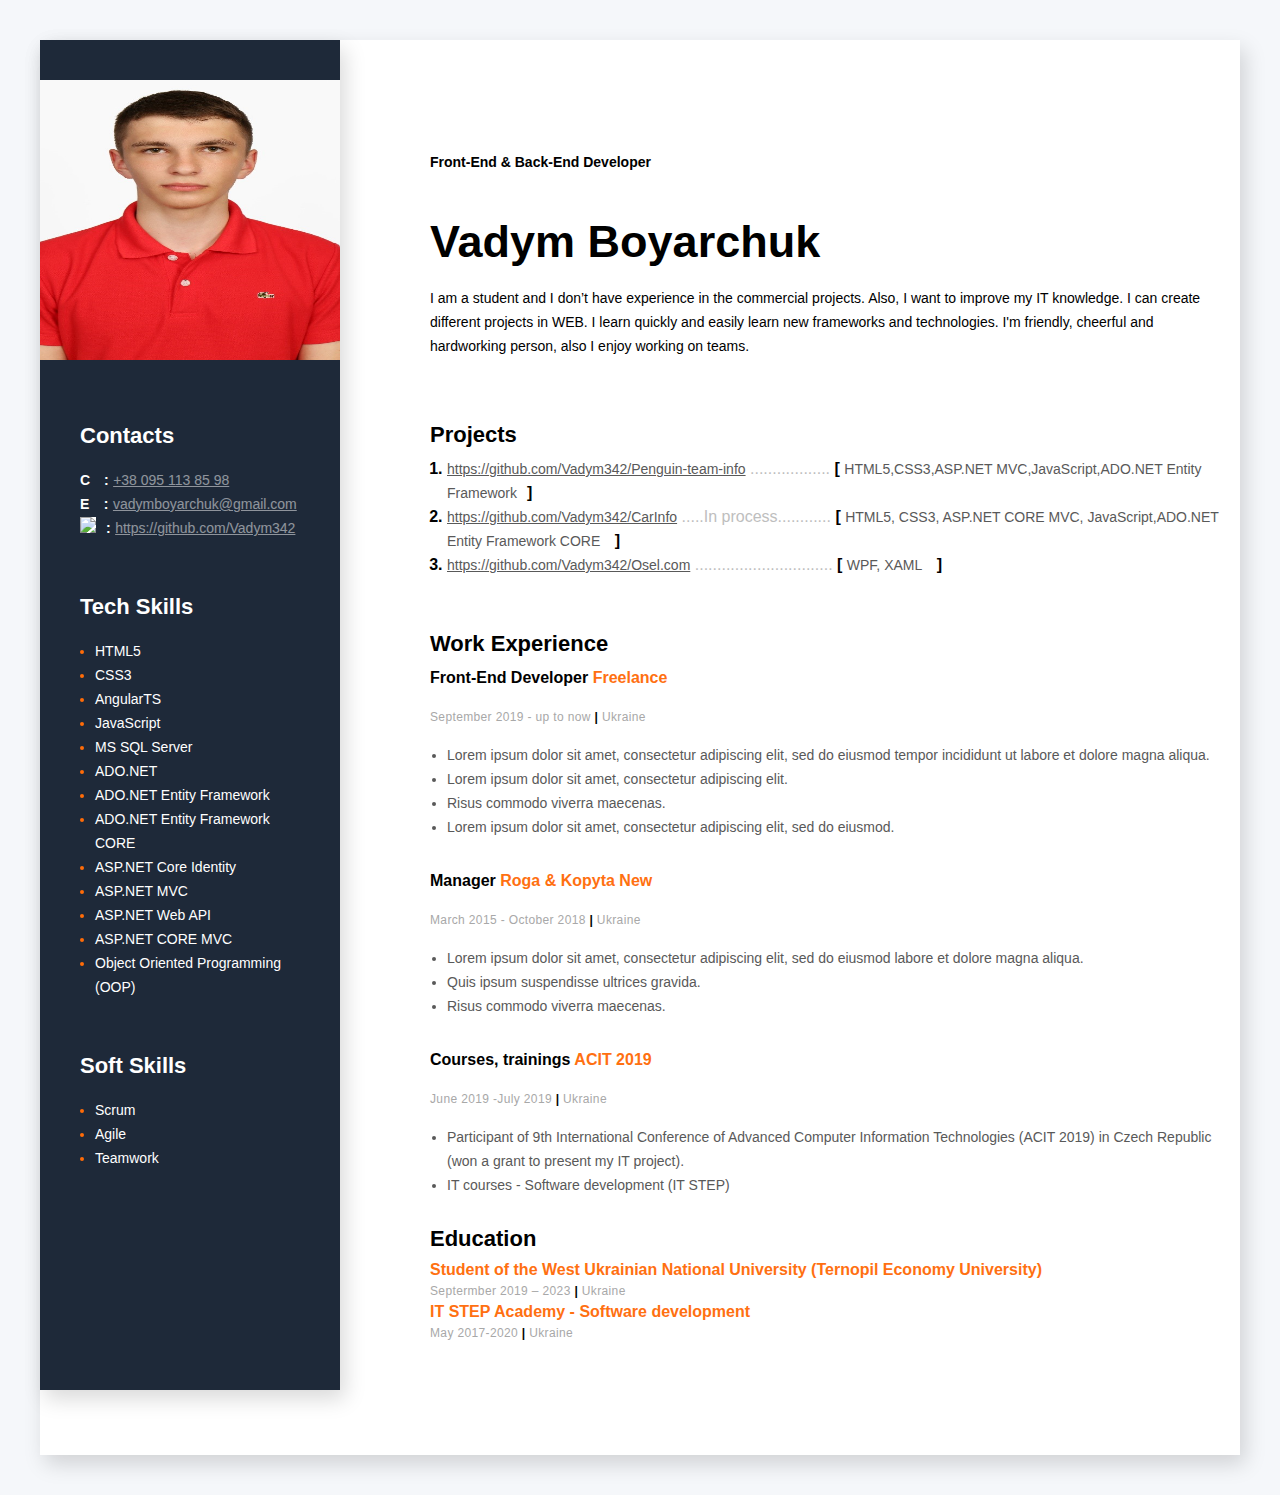
==== index.html @ f6945cb8 "fix" ====
<!DOCTYPE html>
<html lang="en">

<head>
<meta charset="UTF-8">

<link rel="stylesheet" type="text/css" href="style.css"/> 

<title>My resume</title>

</head>
<body>

<div class="MainDiv">
<aside class="sidebar">
 <img class="ava" src="./img/img.jpg" alt="My photo">  

    <div>
        <div class="contacts-container">

           <h3 class="contacts-title">Contacts</h3>
           <div > 
            <span class="contacts-text">C </span> <span class="points">:</span>
            <a class="contacts-link" href="tel:+38 095 113 85 98"> +38 095 113 85 98</a>
           </div> 
           <div >
            <span class="contacts-text">E</span></span> <span class="points">:</span>
             <a class="contacts-link" href="mailto:vadymboyarchuk@gmail.com"> vadymboyarchuk@gmail.com</a>
           </div>
           <div >
            <span class="contacts-text"><img class="icon-github" src="https://img.icons8.com/material-sharp/100/000000/github.png"/></span><span class="points">:</span>
             <a class="contacts-link" href="https://github.com/Vadym342">https://github.com/Vadym342 </a>
           </div>
        </div>

        <div class="tech-skills-container">
            <h3 class="tech-skills-title">Tech Skills</h3>
            <ul>
                <li class="tech-skills-item">
                    <span class="tech-skills-text">HTML5</span>
                </li>
                <li class="tech-skills-item">
                    <span class="tech-skills-text">CSS3</span>
                </li>
                <li class="tech-skills-item">
                    <span class="tech-skills-text">AngularTS</span>
                </li>
                <li class="tech-skills-item">
                    <span class="tech-skills-text">JavaScript</span>
                </li>
                <li class="tech-skills-item">
                    <span class="tech-skills-text">MS SQL Server</span>
                </li>
                <li class="tech-skills-item">
                    <span class="tech-skills-text">ADO.NET</span>
                </li>
                <li class="tech-skills-item">
                    <span class="tech-skills-text">ADO.NET Entity Framework</span>
                </li>
                <li class="tech-skills-item">
                    <span class="tech-skills-text">ADO.NET Entity Framework CORE</span>
                </li>
                <li class="tech-skills-item">
                    <span class="tech-skills-text">ASP.NET Core Identity</span>
                </li>
                <li class="tech-skills-item">
                    <span class="tech-skills-text">ASP.NET MVC</span>
                </li>
                <li class="tech-skills-item">
                    <span class="tech-skills-text">ASP.NET Web API</span>
                </li>
                <li class="tech-skills-item">
                    <span class="tech-skills-text">ASP.NET CORE MVC</span>
                </li>
                <li class="tech-skills-item">
                    <span class="tech-skills-text">Object Oriented Programming (OOP)</span>
                </li>
            </ul>

        </div>

        <div class="soft-skills-container"> 
            <h3 class="soft-skills-title">Soft Skills</h3>
            <ul>
                <li class="soft-skills-item">
                    <span class="soft-skills-text">Scrum</span>
                </li>
                <li class="soft-skills-item">
                    <span class="soft-skills-text">Agile</span>
                </li>
                <li class="soft-skills-item">
                    <span class="soft-skills-text">Teamwork</span>
                </li>
            </ul>

        </div>

    </div>
</aside>
<div class="info-container" >
    <div class="info-about">
        <h2 class="info-title">Front-End & Back-End Developer </h2>
        <h1 class="info-name">Vadym Boyarchuk</h1>
        <p class="info-description">I am a student and I don’t have experience in the commercial projects. Also,
             I want to improve my IT knowledge. I can create different projects in WEB. 
             I learn quickly and easily learn new frameworks and technologies.
             I'm friendly, cheerful and hardworking person, also I enjoy working on teams.
        </p>
    </div>

    <div class="project-container">
        <h3 class="info-me-title">Projects</h3>
        <ol>
           <li class="project-item">
               <a class="projects-link" href="https://lovecamp.goit.ua/"> https://github.com/Vadym342/Penguin-team-info</a>
               <span class="dots">..................</span>
               <span> <b>[</b> <span class="tech-name">HTML5,CSS3,ASP.NET MVC,JavaScript,ADO.NET Entity Framework</span><b>]</b> </span>
           </li>
           <li class="project-item">
               <a class="projects-link" href="https://github.com/Vadym342/CarInfo"> https://github.com/Vadym342/CarInfo</a>
               <span class="dots">.....In process............</span>
               <span> <b>[</b> <span class="tech-name"> HTML5, CSS3, ASP.NET CORE MVC, JavaScript,ADO.NET Entity Framework CORE</span> <b>]</b></span>
           </li>
           <li class="project-item">
               <a class="projects-link" href="https://github.com/Vadym342/Osel.com">https://github.com/Vadym342/Osel.com</a>
               <span class="dots">...............................</span>
               <span><b>[</b> <span class="tech-name"> WPF, XAML</span> <b>]</b>  </span>
           </li>
        </ol>
    </div>

    <div class=" ">
    <h3 class="info-me-title">Work Experience</h3>
    
    <div>
        <h4  class="profesion-title">Front-End Developer <span class="profession-company">Freelance</span> </h4>
        <span class="profession-time">September 2019 - up to now <span class="profession-divider">|</span> Ukraine

        </span>

        <ul class="profession-duties"> 
            <li class="profession-duties-item">
                Lorem ipsum dolor sit amet, consectetur adipiscing elit, sed do eiusmod tempor incididunt ut labore et dolore magna aliqua.
            </li>
            <li class="profession-duties-item">
                Lorem ipsum dolor sit amet, consectetur adipiscing elit.
            </li>
            <li class="profession-duties-item" >
                Risus commodo viverra maecenas.
            </li>
            <li class="profession-duties-item">
                Lorem ipsum dolor sit amet, consectetur adipiscing elit, sed do eiusmod.
            </li>
        </ul>

    </div>
   
    </div>

    <div>
        <div>
            <h4 class="profesion-title">Manager  <span class="profession-company"> Roga & Kopyta New</span></h4>
            <span class="profession-time">March 2015 - October 2018 <span class="profession-divider">|</span> Ukraine</span>
    
            <ul class="profession-duties">
                <li class="profession-duties-item">
                    Lorem ipsum dolor sit amet, consectetur adipiscing elit, sed do eiusmod labore et dolore magna aliqua.
                </li>
                <li class="profession-duties-item">
                    Quis ipsum suspendisse ultrices gravida.
                </li>
                <li class="profession-duties-item">
                    Risus commodo viverra maecenas.
                </li>
            </ul>
        </div>
    
    </div>

    <div>  
        <div>
            <h4 class="profesion-title">Courses, trainings<span class="profession-company"> ACIT 2019</span></h4>
            <span class="profession-time">June 2019 -July 2019 <span class="profession-divider">|</span> Ukraine</span>
    
            <ul class="profession-duties">
                <li class="profession-duties-item">
                    Participant of 9th International Conference of Advanced Computer Information Technologies 
                    (ACIT 2019) in Czech Republic (won a grant to present my IT project).
                </li>
                <li class="profession-duties-item">                 
                    IT courses - Software development (IT STEP)
                </li>
            </ul>
        </div>
    
    </div>

    <div>
        <h2 class="info-me-title">Education</h2>
        <div>
            <h4 ><span class="profession-company">Student of the West Ukrainian National University (Ternopil Economy University)</span></h4>
            <span class="profession-time">Septermber 2019 – 2023 <span class="profession-divider">|</span> Ukraine </span>
            <h4 ><span class="profession-company">IT STEP Academy - Software development</span></h4>
            <span class="profession-time">May 2017-2020 <span class="profession-divider">|</span> Ukraine </span>
        </div>
    
    </div>


</div>
  
</div>

</div>


</body>

</html>
---- style.css ----
*{
    padding: 0;
    margin: 0;
    box-sizing: border-box;
}

body{
    width: 100%;
    height: 100%;
    background-color: #f5f7fa;
    padding-left: 20px;
    padding-right: 20px;
    padding-top: 40px;
    padding-bottom: 40px;
    font-family: "Montserrat", sans-serif;
}

.MainDiv{
   
   background-color: #ffffff;
   display: flex;
   max-width: 1200px;
   margin: 0 auto;
   box-shadow: 5px 9px 20px 0px rgba(0,0,0,0.15);
}
.sidebar{
    background-color: #1e2939;
    width: 300px;
    height: 1350px;
    box-shadow: 5px 9px 20px 0px rgba(0,0,0,0.15);
}
.ava{
width: 300px;
height: 280px;
margin-top: 40px;
}
.info-container{
 padding-left: 90px;
 padding-top: 110px;
 padding-bottom: 110px;
}
.contacts-container{
margin-left: 40px;
margin-top: 60px;
margin-right: 40px;
}
.contacts-title{
font-size: 22px;
line-height: 24px;
font-weight: 700;
color: #ffffff;
margin-bottom: 20px;
}
.contacts-text{
    font-size: 14px;
    line-height: 24px;
    font-weight: 700;
    color: #ffffff;
    margin-right: 10px;
}
.contacts-link{
font-size: 14px;
line-height: 24px;
font-weight: 400px;
color:#ffffff;
opacity: 0.5
}
.tech-skills-title{
font-size: 22px;
line-height: 24px;
font-weight: 700;
color: #ffffff;
margin-bottom: 20px;
}
.tech-skills-container{
    margin-left: 40px;
    margin-right: 40px;
    margin-top: 55px;
}
.tech-skills-item{
font-size: 14px;
line-height: 24px;
font-weight: 400;
color: #ff6b08;
margin-left: 15px;
}
.tech-skills-text{
 color: #ffffff;
}   
.soft-skills-title{
    font-size: 22px;
line-height: 24px;
font-weight: 700;
color: #ffffff;
margin-bottom: 20px;
}
.soft-skills-container
{
    margin-left: 40px;
    margin-right: 40px;
    margin-top: 55px;
    margin-bottom: 60px;
}
.soft-skills-item{
    font-size: 14px;
    line-height: 24px;
    font-weight: 400;
    color: #ff6b08;
    margin-left: 15px;
}
.soft-skills-text{
    color: #ffffff;
}
.info-title{
    font-size: 14px;
    line-height: 24px;
    font-weight: 700;
    margin-bottom: 23px;
    color: #000000;
}
.info-name{
    font-size: 45px;
    line-height: 89px;
    font-weight: 700;
    color: #000000;

}
.info-description{
    font-size: 14px;
    line-height: 24px;
    font-weight: 400;
    margin-right: 10px;
}
.info-about{
    margin-bottom: 65px;
}
.info-me-title{
    font-size: 22px;
    line-height: 24px;
    font-weight: 700;
    margin-bottom: 10px;
}
.projects-link{
    color: #595959;
    font-size: 14px;
    line-height: 24px;
    font-weight: 400;
}
.tech-name{
    color: #595959;
    font-size: 14px;
    line-height: 24px;
    font-weight: 400;
    margin-right: 10px;
}
.dots{
    color: #bebebe;
font-weight: 100;
}
.project-item{
font-weight: 700;
margin-left: 17px;
}
.project-container{
    margin-bottom: 55px;
}
.profesion-title{
font-size: 16px;
line-height: 24px;
font-weight: 700;
margin-top:  10px;
margin-bottom: 15px;
}
.profession-company{
color: #ff7011;
}
.profession-time{
    font-size: 12px;
    line-height: 24px;
    font-weight: 400;
    letter-spacing: 0.03em;
    color: #a8a8a8;
 
}
.profession-divider{
    color:#000000;
    font-weight: 700;
}
.profession-duties{
    margin-top: 14px;
    margin-bottom: 30px;
}
.profession-duties-item{
   
    font-size: 14px;
    line-height: 24px;
    font-weight: 400;
    color: #595959;
    margin-left: 17px;
}
.edu-info
{
    margin-top: 14px;
    margin-bottom: 15px;
}
.icon-github{
height: 15px;
background-color : #ffffff;
}
.points{
    
    font-size: 14px;
    line-height: 24px;
    font-weight: 700;
    color: #ffffff;
}
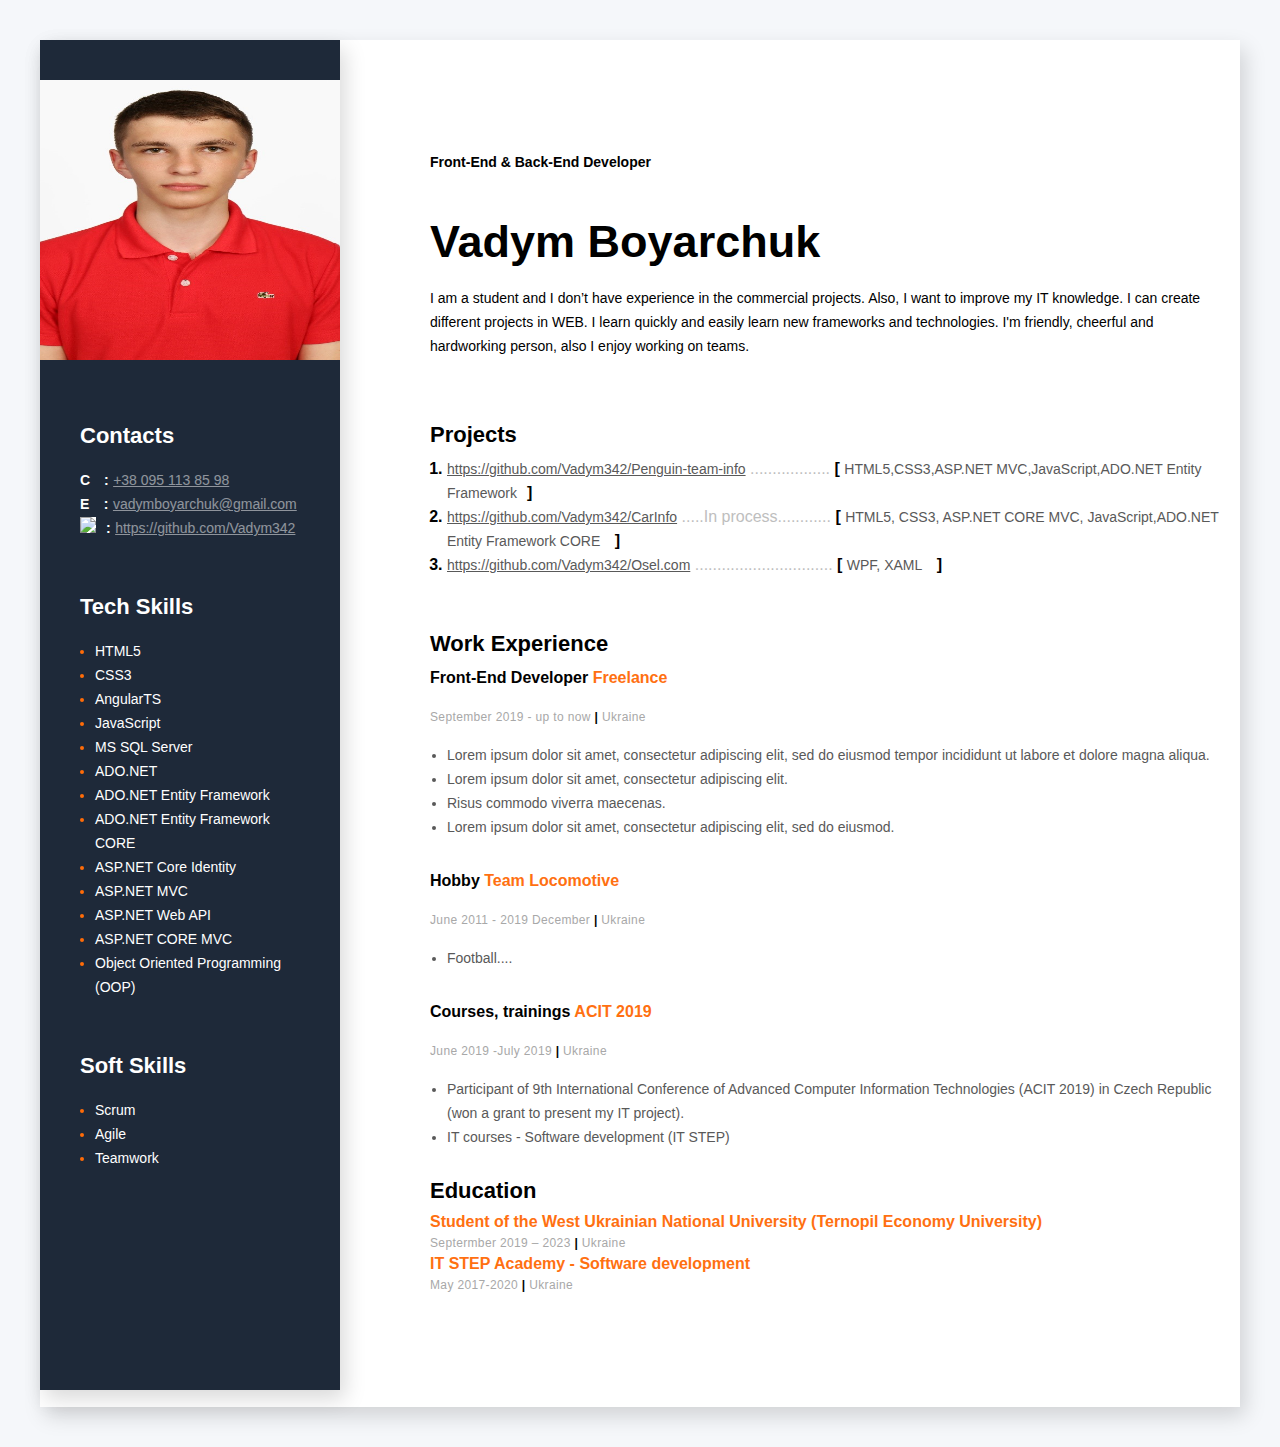
==== commit 61942b15: "change info" ====
--- a/index.html
+++ b/index.html
@@ -159,19 +159,13 @@
 
     <div>
         <div>
-            <h4 class="profesion-title">Manager  <span class="profession-company"> Roga & Kopyta New</span></h4>
-            <span class="profession-time">March 2015 - October 2018 <span class="profession-divider">|</span> Ukraine</span>
-    
+            <h4 class="profesion-title">Hobby<span class="profession-company"> Team Locomotive</span></h4>
+            <span class="profession-time">June 2011 - 2019 December <span class="profession-divider">|</span> Ukraine</span>
             <ul class="profession-duties">
                 <li class="profession-duties-item">
-                    Lorem ipsum dolor sit amet, consectetur adipiscing elit, sed do eiusmod labore et dolore magna aliqua.
-                </li>
-                <li class="profession-duties-item">
-                    Quis ipsum suspendisse ultrices gravida.
-                </li>
-                <li class="profession-duties-item">
-                    Risus commodo viverra maecenas.
-                </li>
+                   Football....
+                </li>
+               
             </ul>
         </div>
     
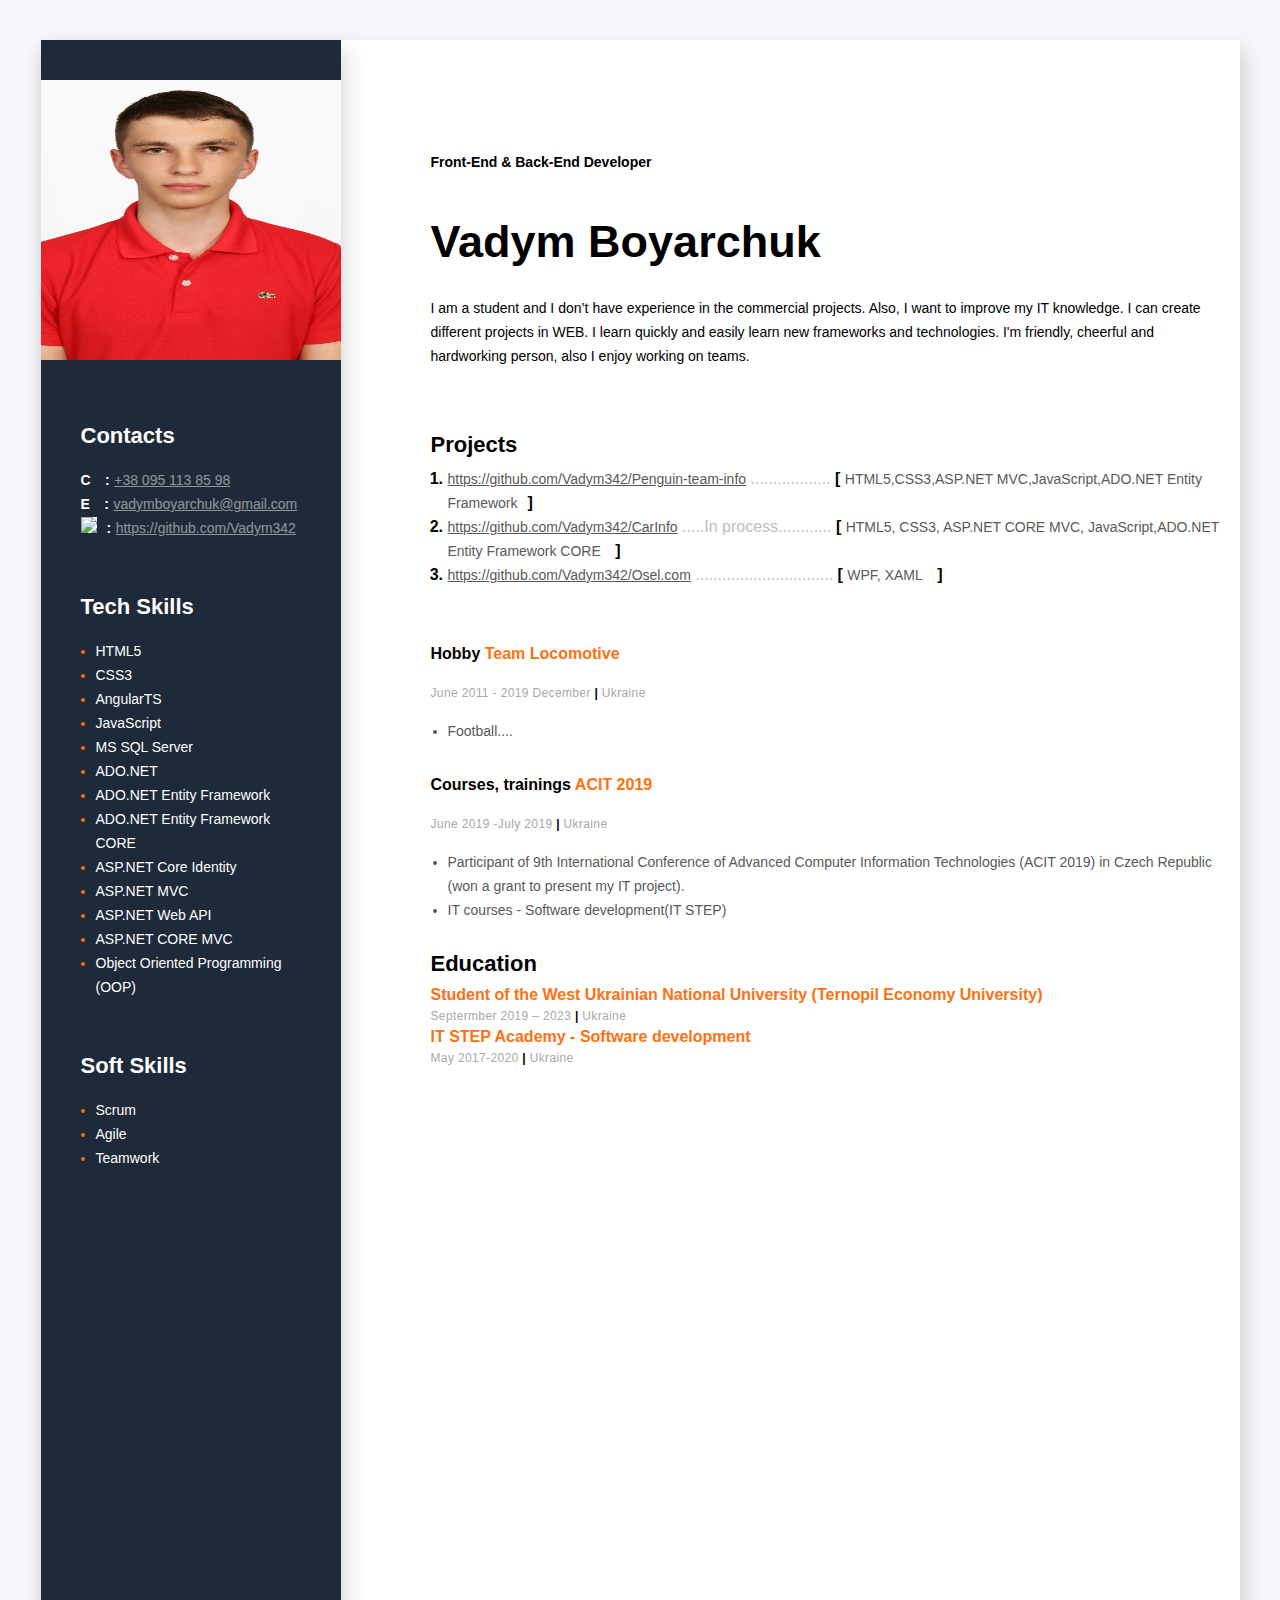
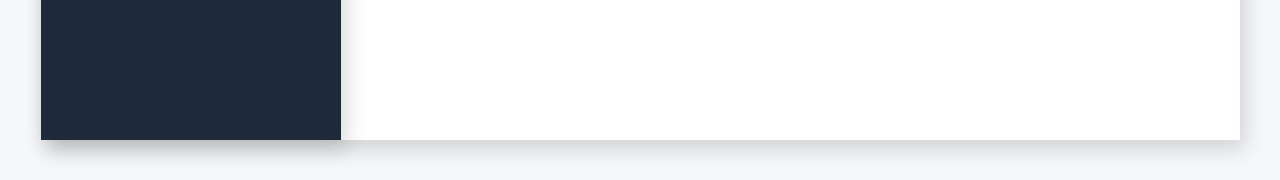
==== commit 05716a07: "added adaptability" ====
--- a/index.html
+++ b/index.html
@@ -2,11 +2,12 @@
 <html lang="en">
 
 <head>
+<title>My resume</title>
 <meta charset="UTF-8">
-
+<meta name="viewport" content="width=device-width, initial-scale=1">
 <link rel="stylesheet" type="text/css" href="style.css"/> 
-
-<title>My resume</title>
+<link rel="stylesheet" type="text/css" href="media.css"/> 
+
 
 </head>
 <body>
@@ -19,12 +20,12 @@
         <div class="contacts-container">
 
            <h3 class="contacts-title">Contacts</h3>
-           <div > 
-            <span class="contacts-text">C </span> <span class="points">:</span>
+           <div> 
+            <span class="contacts-text">C</span> <span class="points">:</span>
             <a class="contacts-link" href="tel:+38 095 113 85 98"> +38 095 113 85 98</a>
            </div> 
            <div >
-            <span class="contacts-text">E</span></span> <span class="points">:</span>
+            <span class="contacts-text">E</span> <span class="points">:</span>
              <a class="contacts-link" href="mailto:vadymboyarchuk@gmail.com"> vadymboyarchuk@gmail.com</a>
            </div>
            <div >
@@ -112,13 +113,13 @@
         <h3 class="info-me-title">Projects</h3>
         <ol>
            <li class="project-item">
-               <a class="projects-link" href="https://lovecamp.goit.ua/"> https://github.com/Vadym342/Penguin-team-info</a>
+               <a class="projects-link" href="https://github.com/Vadym342/Penguin-team-info"> https://github.com/Vadym342/Penguin-team-info</a>
                <span class="dots">..................</span>
                <span> <b>[</b> <span class="tech-name">HTML5,CSS3,ASP.NET MVC,JavaScript,ADO.NET Entity Framework</span><b>]</b> </span>
            </li>
            <li class="project-item">
                <a class="projects-link" href="https://github.com/Vadym342/CarInfo"> https://github.com/Vadym342/CarInfo</a>
-               <span class="dots">.....In process............</span>
+               <span class="dots">.....<span class="dots dotss">In process</span>............</span>
                <span> <b>[</b> <span class="tech-name"> HTML5, CSS3, ASP.NET CORE MVC, JavaScript,ADO.NET Entity Framework CORE</span> <b>]</b></span>
            </li>
            <li class="project-item">
@@ -129,7 +130,7 @@
         </ol>
     </div>
 
-    <div class=" ">
+   <!-- <div class=" ">
     <h3 class="info-me-title">Work Experience</h3>
     
     <div>
@@ -155,7 +156,7 @@
 
     </div>
    
-    </div>
+    </div>-->
 
     <div>
         <div>
@@ -182,7 +183,7 @@
                     (ACIT 2019) in Czech Republic (won a grant to present my IT project).
                 </li>
                 <li class="profession-duties-item">                 
-                    IT courses - Software development (IT STEP)
+                    IT courses - Software development(IT STEP)
                 </li>
             </ul>
         </div>
--- a/media.css
+++ b/media.css
@@ -0,0 +1,157 @@
+@media (max-width:599px)
+{
+    .MainDiv{
+        width: 470px;
+    }
+    .sidebar{
+     height: 1700px;
+     width:200px;
+    }
+    .ava{
+        width:200px;
+    }
+    .info-container{
+        padding-left: 15px;
+    }
+    .info-name{
+        font-size: 35px;
+        line-height: 50px;
+        margin-bottom: 10px;
+
+    }
+    .contacts-container
+    {
+     margin-left: 15px;
+     margin-right: 15px;
+    }
+    .contacts-link{
+     font-size: 13px;
+    }
+    .tech-skills-container
+    {
+     margin-left: 15px;
+    }
+    .soft-skills-container
+    {
+        margin-left: 15px;
+    }
+    .projects-link{
+        font-size: 12px;
+    }
+    .dotss{
+        font-size: 12px;
+    }
+    body{
+        padding-left: 10px;
+        padding-right: 10px;
+        padding-top: 20px;
+        padding-bottom: 20px;
+    }
+    
+}
+
+@media (min-width:600px)
+{
+    .MainDiv{
+      
+        width: 570px;
+    }
+    .sidebar{
+        height: 1700px;
+        width:200px;
+       }
+
+    .ava{
+           width:200px;
+       }
+
+    .contacts-container
+       {
+        margin-left: 15px;
+        margin-right: 15px;
+       }
+       .contacts-link{
+        font-size: 13px;
+       }
+    .tech-skills-container
+    {
+        margin-left: 15px;
+    }
+    .soft-skills-container
+    {
+        margin-left: 15px;
+    }
+    .info-name{
+        font-size: 40px;
+        line-height: 55px;
+        margin-bottom: 10px;
+
+    }
+    .info-container{
+        padding-left: 30px;
+    }
+    body{
+        padding-left: 10px;
+        padding-right: 10px;
+        padding-top: 20px;
+        padding-bottom: 20px;
+    }
+}
+@media (min-width: 1199px){
+
+    .MainDiv{
+        width: 1199px;
+     }
+    .sidebar{
+        
+        width: 300px;
+        height: 1700px;
+    }
+    .ava{
+    width: 300px;
+    }
+    .contacts-container{
+        margin-left: 40px;
+        margin-top: 60px;
+        margin-right: 40px;
+        }
+    .contacts-link{
+        font-size: 14px;
+        line-height: 24px;
+        font-weight: 400px;
+        }
+    .tech-skills-container{
+        margin-left: 40px;
+        margin-right: 40px;
+        margin-top: 55px;
+    }
+
+    .soft-skills-container{
+    margin-left: 40px;
+    margin-right: 40px;
+    margin-top: 55px;
+    margin-bottom: 60px;
+}
+
+    .info-name{
+        font-size: 45px;
+        line-height: 89px;
+        font-weight: 700;
+    }
+    .info-container{
+        padding-left: 90px;
+        padding-top: 110px;
+        padding-bottom: 110px;
+       }
+    body{
+        width: 100%;
+        height: 100%;
+        padding-left: 20px;
+        padding-right: 20px;
+        padding-top: 40px;
+        padding-bottom: 40px;
+    }
+
+
+
+}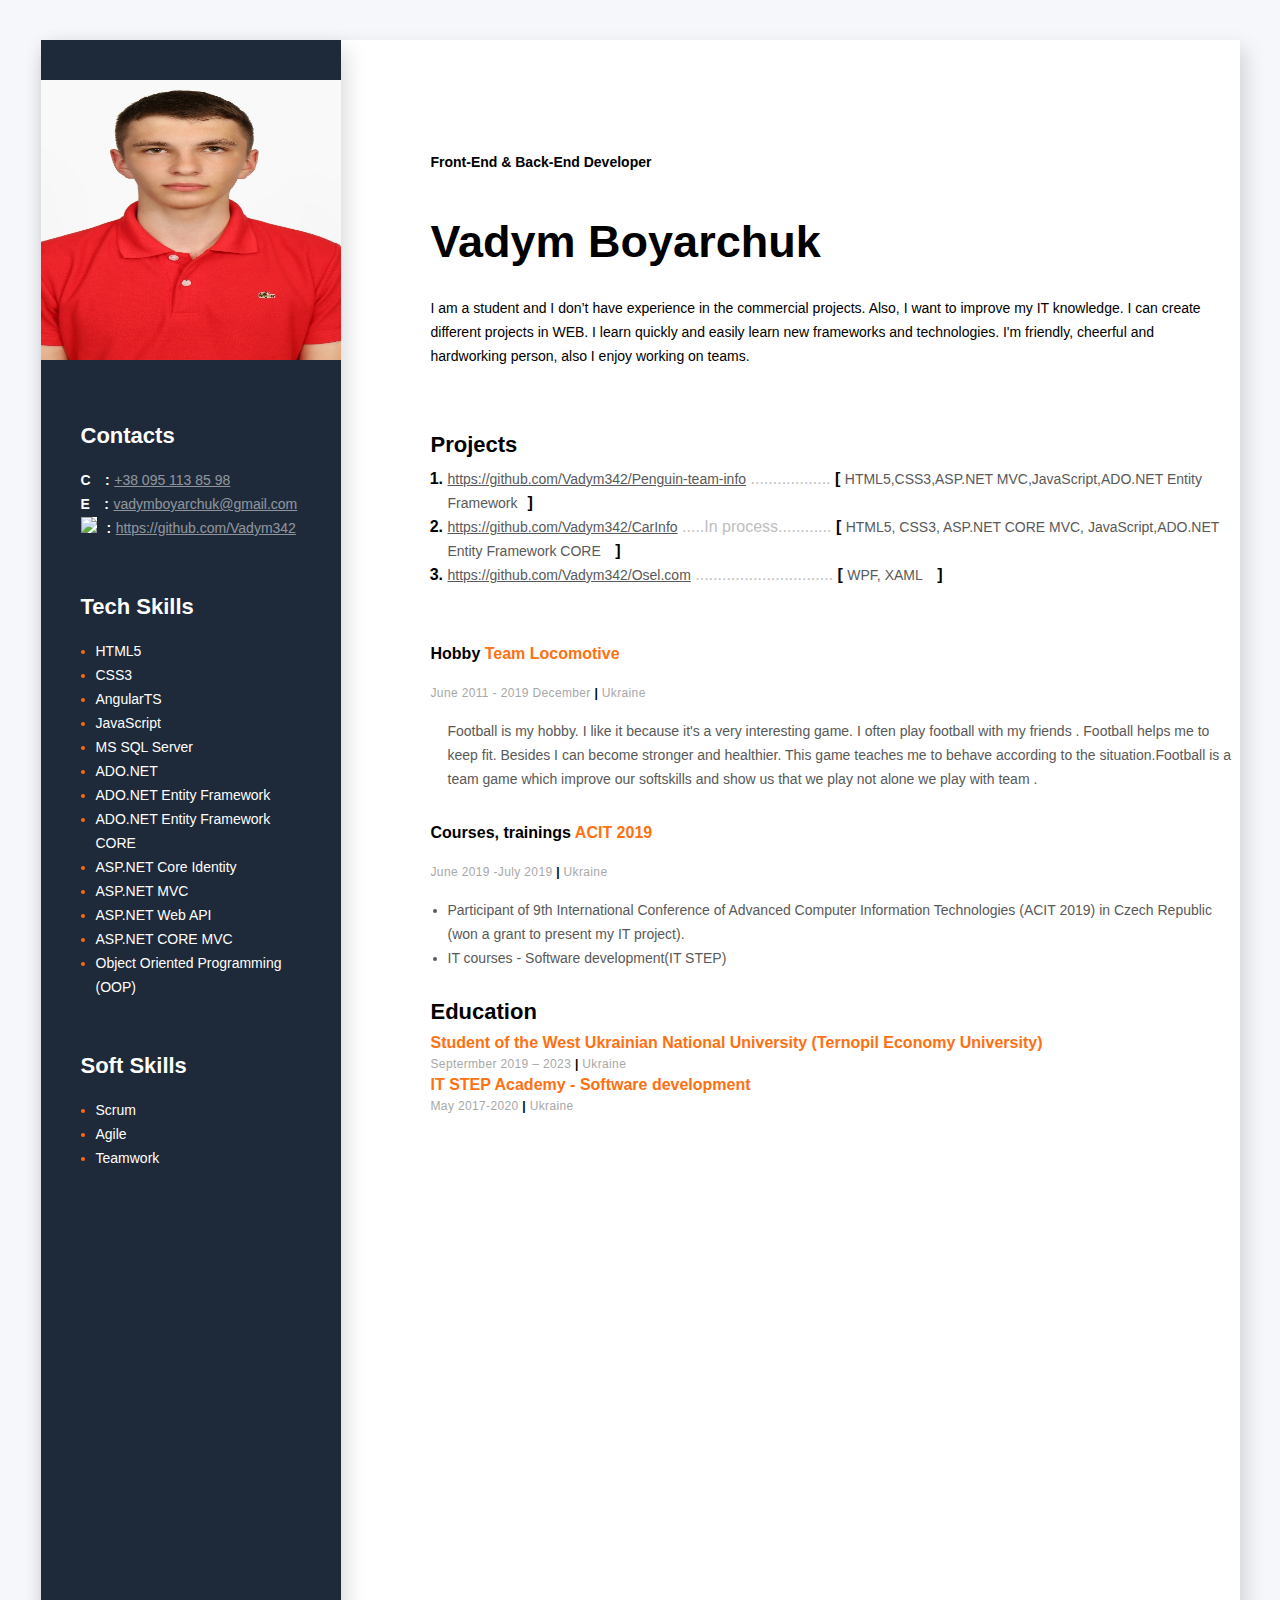
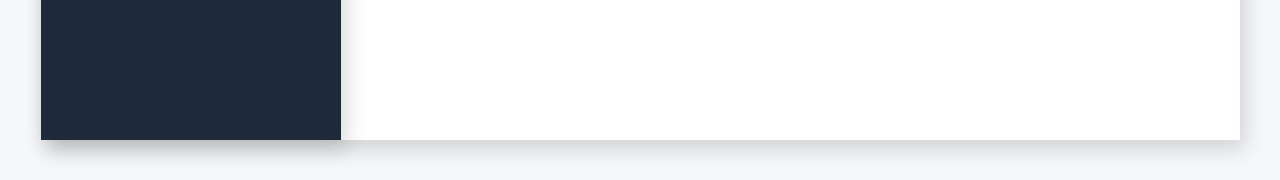
==== commit c9608d9b: "new info" ====
--- a/index.html
+++ b/index.html
@@ -7,7 +7,6 @@
 <meta name="viewport" content="width=device-width, initial-scale=1">
 <link rel="stylesheet" type="text/css" href="style.css"/> 
 <link rel="stylesheet" type="text/css" href="media.css"/> 
-
 
 </head>
 <body>
@@ -163,9 +162,9 @@
             <h4 class="profesion-title">Hobby<span class="profession-company"> Team Locomotive</span></h4>
             <span class="profession-time">June 2011 - 2019 December <span class="profession-divider">|</span> Ukraine</span>
             <ul class="profession-duties">
-                <li class="profession-duties-item">
-                   Football....
-                </li>
+                <p class="profession-duties-item">
+                    Football is my hobby. I like it because it's a very interesting game. I often play football with my friends . Football helps me to keep fit. Besides I can become stronger and healthier. This game teaches me to behave according to the situation.Football is a team game which improve our softskills and show us that we play not alone we  play with team . 
+                </p>
                
             </ul>
         </div>
